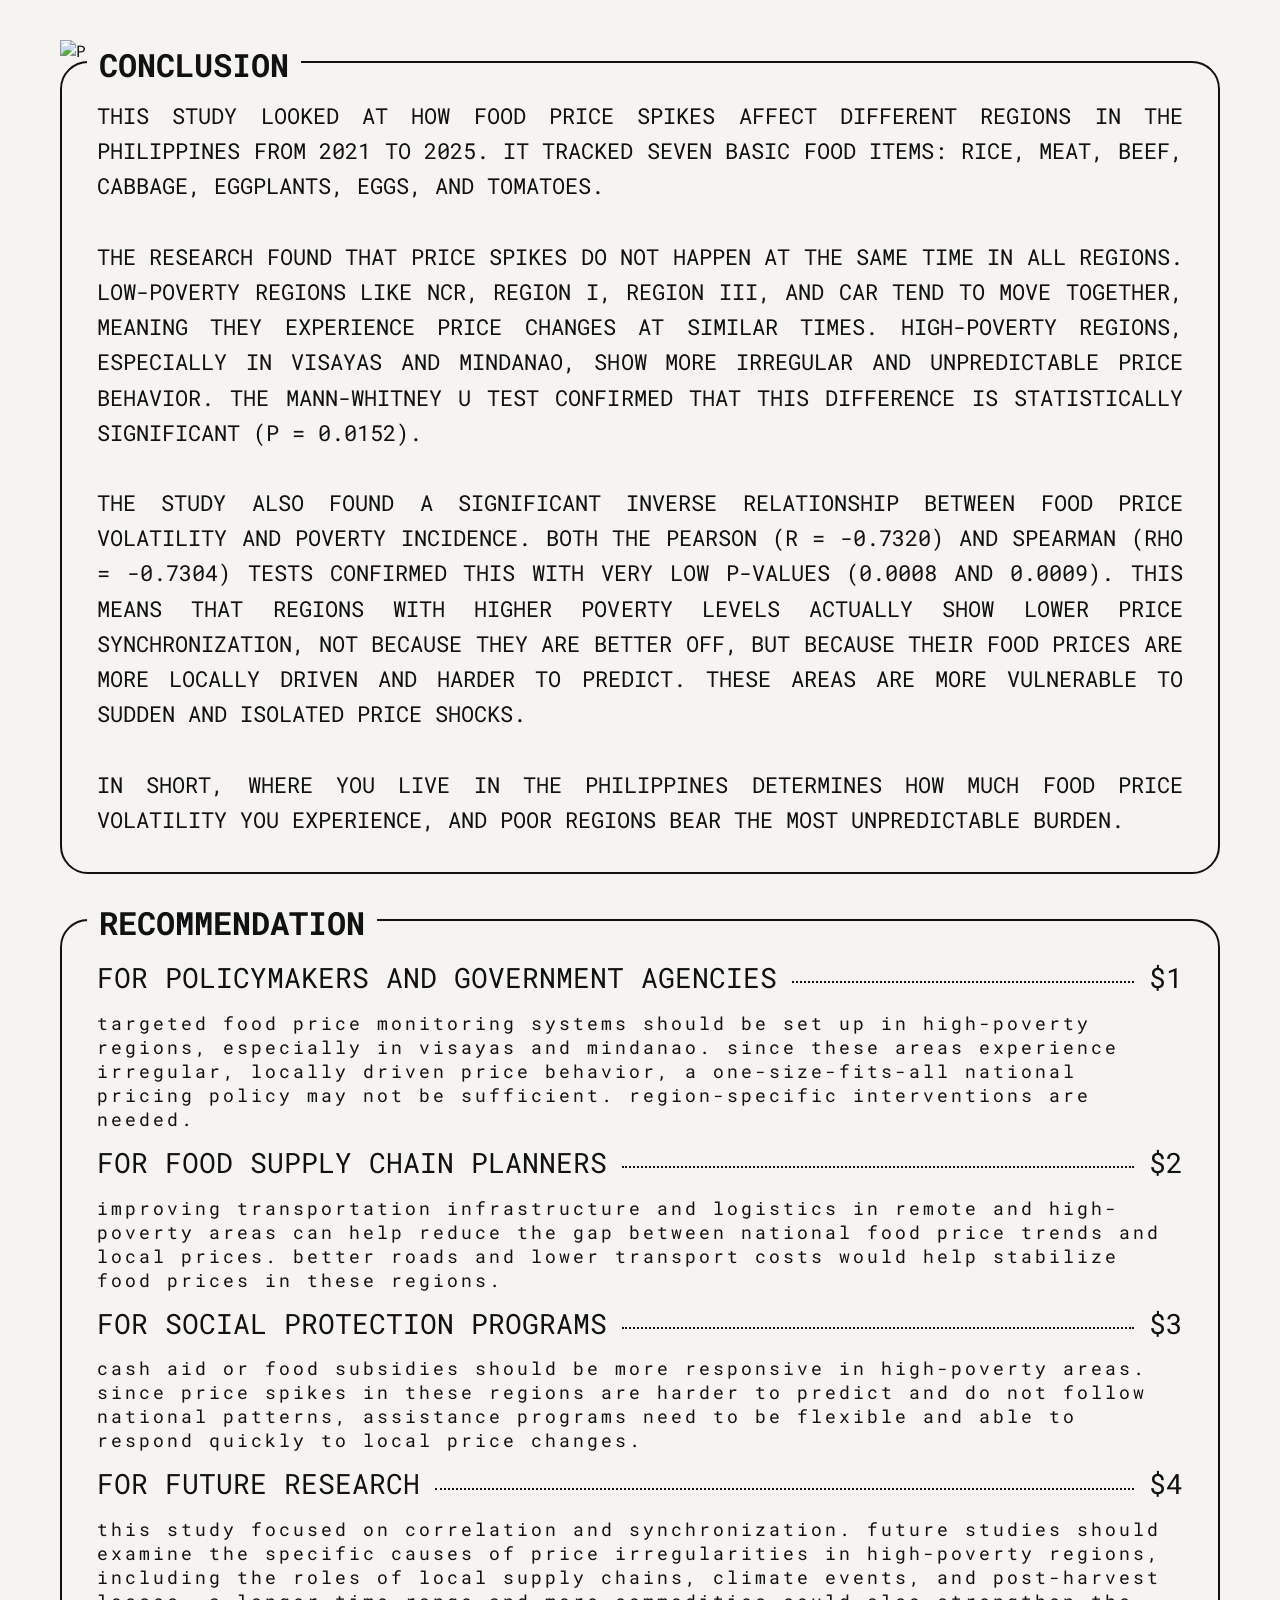
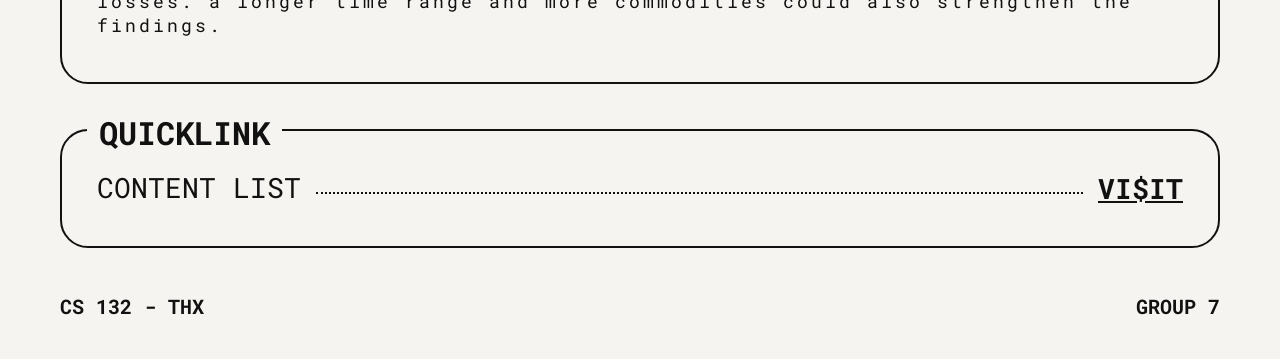
==== conclusion.html @ caaa9aec "Add files via upload" ====
<!DOCTYPE html>
<html lang="en">
<head>
<meta charset="UTF-8">
<meta name="viewport" content="width=device-width, initial-scale=1.0">

<title>OVERVIEW | ₱RICE CHECK!</title>

<!-- ROBOTO MONO -->
<link rel="preconnect" href="https://fonts.googleapis.com">
<link rel="preconnect" href="https://fonts.gstatic.com" crossorigin>

<link href="https://fonts.googleapis.com/css2?family=Roboto+Mono:wght@400;500;700;900&display=swap" rel="stylesheet">

<!-- EXTERNAL CSS FILE -->
    <link rel="stylesheet" href="format.css">
</head>

<body>

<!-- ================= TITLE IMAGE ================= -->

<div class="title">

    <img src="others/title.png" alt="Price Check Title">

</div>

<!-- ================= CONCLUSION ================= -->

<div class="box">

    <div class="section-title">
        CONCLUSION
    </div>

    <div class="paragraph-text">

            This study looked at how food price spikes affect different regions in the Philippines from 2021 to 2025. 
            It tracked seven basic food items: rice, meat, beef, cabbage, eggplants, eggs, and tomatoes.
            <br><br>
            The research found that price spikes do not happen at the same time in all regions. 
            Low-poverty regions like NCR, Region I, Region III, and CAR tend to move together, meaning they experience price changes at similar times. 
            High-poverty regions, especially in Visayas and Mindanao, show more irregular and unpredictable price behavior. 
            The Mann-Whitney U test confirmed that this difference is statistically significant (p = 0.0152).
            <br><br>
            The study also found a significant inverse relationship between food price volatility and poverty incidence. 
            Both the Pearson (r = -0.7320) and Spearman (rho = -0.7304) tests confirmed this with very low p-values (0.0008 and 0.0009). 
            This means that regions with higher poverty levels actually show lower price synchronization, not because they are better off, but because their food prices are more locally driven and harder to predict. 
            These areas are more vulnerable to sudden and isolated price shocks.
            <br><br>
            In short, where you live in the Philippines determines how much food price volatility you experience, and poor regions bear the most unpredictable burden.

        </div>

    </div>

</div>

<!-- ================= RECOMMENDATION ================= -->

<div class="box">

    <div class="section-title">
        RECOMMENDATION
    </div>

    <div class="content-item">

        <div class="content-row">

            <div class="content-title">
                For policymakers and government agencies
            </div>

            <div class="line"></div>

            <div class="content-title">
                $1
            </div>


        </div>

        <div class="subtitle">
            Targeted food price monitoring systems should be set up in high-poverty regions, especially in Visayas and Mindanao. 
            Since these areas experience irregular, locally driven price behavior, a one-size-fits-all national pricing policy may not be sufficient. 
            Region-specific interventions are needed.
        </div>

    </div>

    <div class="content-item">

        <div class="content-row">

            <div class="content-title">
                For food supply chain planners
            </div>

            <div class="line"></div>

            <div class="content-title">
                $2
            </div>

        </div>

        <div class="subtitle">
            Improving transportation infrastructure and logistics in remote and high-poverty areas can help reduce the gap between national food price trends and local prices. 
            Better roads and lower transport costs would help stabilize food prices in these regions.
        </div>

    </div>

    <div class="content-item">

        <div class="content-row">

            <div class="content-title">
                For social protection programs
            </div>

            <div class="line"></div>

            <div class="content-title">
                $3
            </div>

        </div>

        <div class="subtitle">
            Cash aid or food subsidies should be more responsive in high-poverty areas. 
            Since price spikes in these regions are harder to predict and do not follow national patterns, assistance programs need to be flexible and able to respond quickly to local price changes.
        </div>

    </div>

    <div class="content-item">

        <div class="content-row">

            <div class="content-title">
                For future researcH
            </div>

            <div class="line"></div>

            <div class="content-title">
                $4
            </div>

        </div>

        <div class="subtitle">
            This study focused on correlation and synchronization. 
            Future studies should examine the specific causes of price irregularities in high-poverty regions, including the roles of local supply chains, climate events, and post-harvest losses. 
            A longer time range and more commodities could also strengthen the findings.
        </div>

    </div>

</div>

<!-- ================= QUICKLINK ================= -->

<div class="box">

    <div class="section-title">
        QUICKLINK
    </div>

    <div class="content-row">

        <div class="content-title">
            CONTENT LIST
        </div>

        <div class="line"></div>

        <a class="visit" href="index.html">
            VI$IT
        </a>

    </div>

</div>

<!-- ================= FOOTER ================= -->

<footer>

    <div>CS 132 - THX</div>

    <div>GROUP 7</div>

</footer>

</body>
</html>
---- format.css ----
*{
    margin:0;
    padding:0;
    box-sizing:border-box;
}

body{
    background:#f6f4f0;
    font-family:'Roboto Mono', monospace;
    color:#111;
    padding:40px 60px;
}

/* ================= TITLE ================= */

.title{
    width:100%;
}

.title img{
    width:100%;
    display:block;
}

/* ================= BOXES ================= */

.box{
    border:2px solid #111;
    border-radius:28px;
    padding:35px;
    margin-bottom:45px;
    position:relative;
}

.section-title{
    position:absolute;
    top:-20px;
    left:25px;
    background:#f6f4f0;
    padding:0 12px;
    font-size:32px;
    font-weight:700;
}

/* ================= TEXT ================= */

.paragraph{
    display:flex;
    gap:40px;
    align-items:flex-start;
}

.paragraph img{
    width:430px;
    border:1px solid #111;
}

.text-container {
    display: flex;
    flex-direction: column;
    gap: 20px;
}

.paragraph-link {
    font-size:30px;
    line-height:1.6;
    text-transform:uppercase;
    font-weight:400;
    text-align: center;
}

.paragraph-text{
    font-size:22px;
    line-height:1.6;
    text-transform:uppercase;
    font-weight:400;
    letter-spacing:0;
    text-align: justify;
}

.paragraph-title{
    font-size:22px;
    line-height:1.6;
    text-transform:uppercase;
    font-weight:bold;
    letter-spacing:0;
    text-align: center;
}

/* ================= IMAGE SETUP ================= */

.profile{
    width:430px;
    flex-shrink:0;
}

.profile img{
    width:100%;
    border:1px solid #111;
    display:block;
}

.profile-info{
    margin-top:18px;
    text-transform:uppercase;
    text-align:center;
}

.profile-name{
    font-size:22px;
    font-weight:700;
    line-height:1.2;
    text-decoration: underline;
}

.profile-email{
    margin-top:8px;
    font-size:18px;
    line-height:1.4;
    text-transform: lowercase;
}

.profile-source{
    margin-top:8px;
    font-size:12px;
    line-height:1.4;
}

/* ================= CONTENT LIST ================= */

.content-item{
    margin-bottom:10px;
}

.content-row{
    display:flex;
    align-items:center;
    gap:15px;
}

.content-title{
    font-size:28px;
    line-height:1.6;
    font-weight:750px;
    letter-spacing:0;
    text-transform:uppercase;
    white-space:nowrap;
}

.line{
    flex:1;
    border-bottom:2px dotted #111;
    margin-top:8px;
}

.visit{
    font-size:28px;
    font-weight:700;
    color:#111;
    text-decoration:underline;
    transition:0.2s;
}

.visit:hover{
    opacity:0.6;
}

.subtitle{
    margin-top:10px;
    font-size:18px;
    text-transform:lowercase;
    letter-spacing:3px;
}

/* ================= FOOTER ================= */

footer{
    display:flex;
    justify-content:space-between;
    margin-top:35px;
    font-weight:700;
    font-size:20px;
}
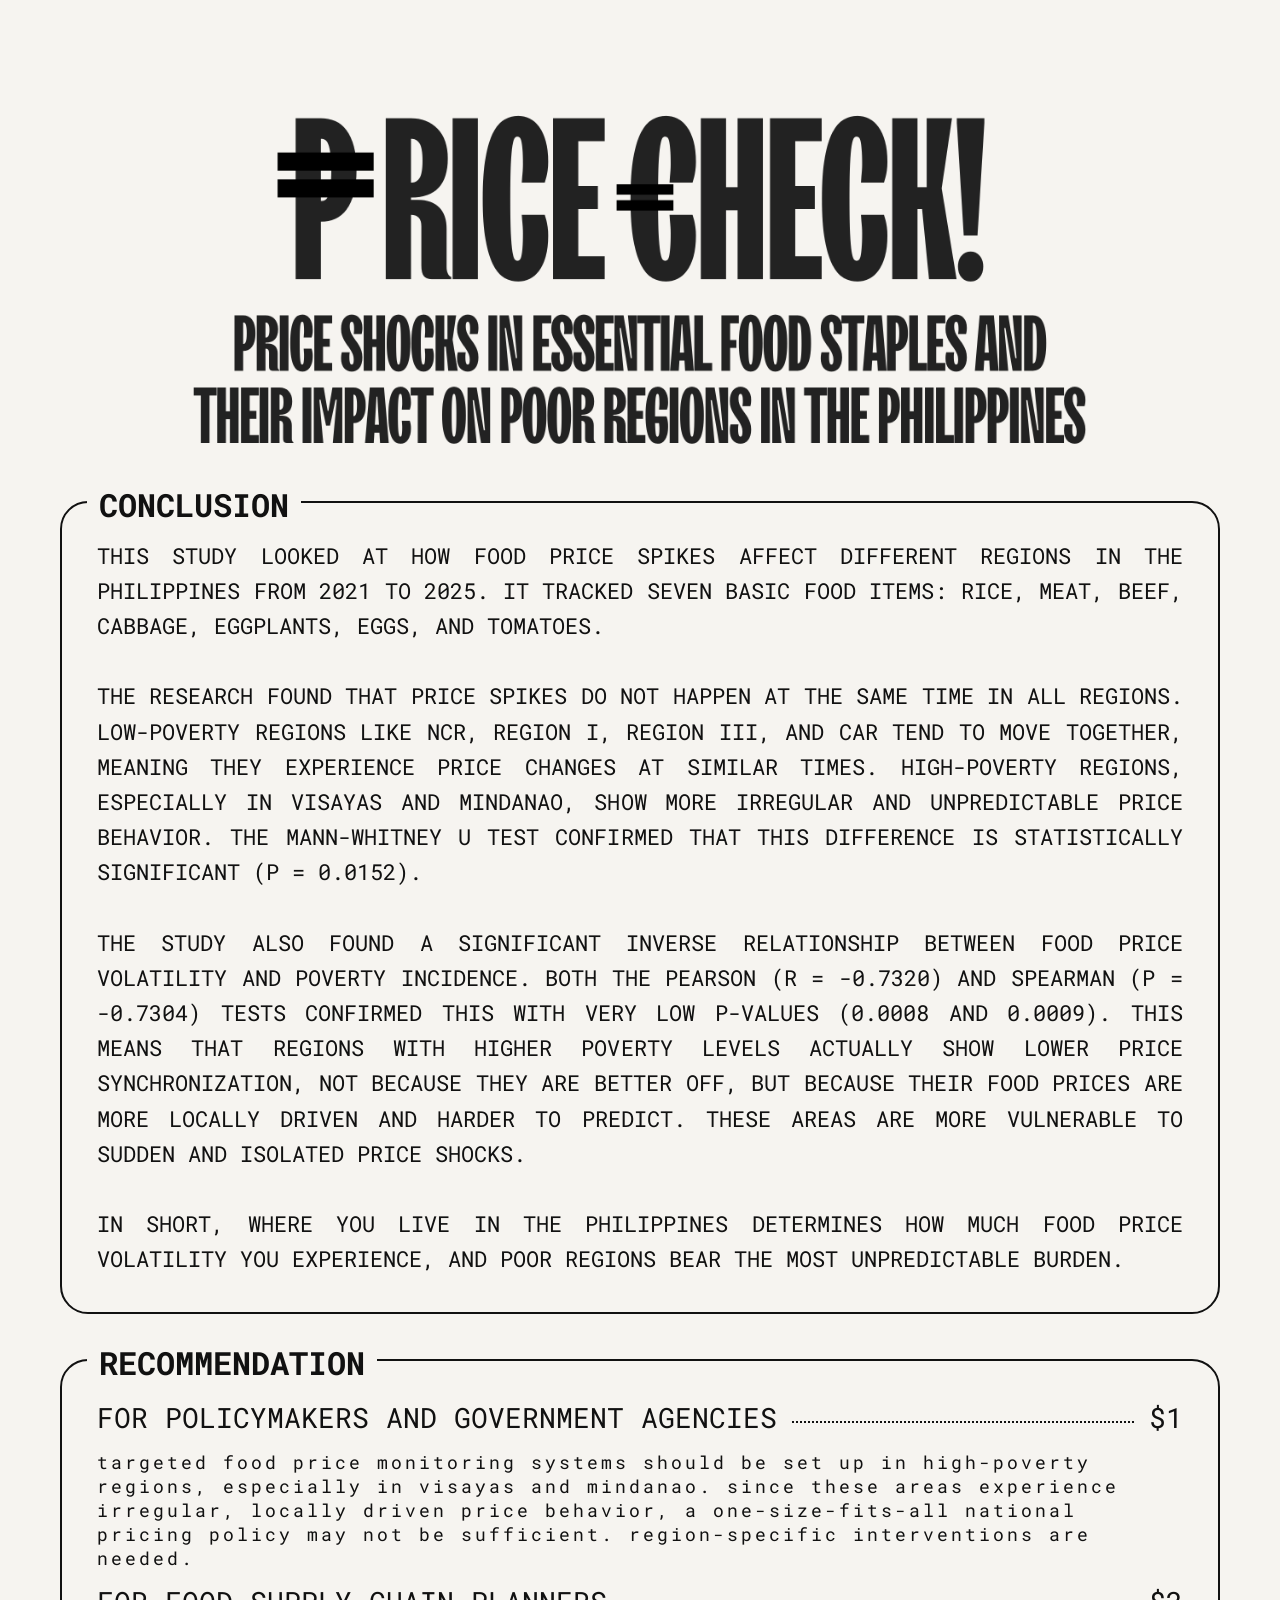
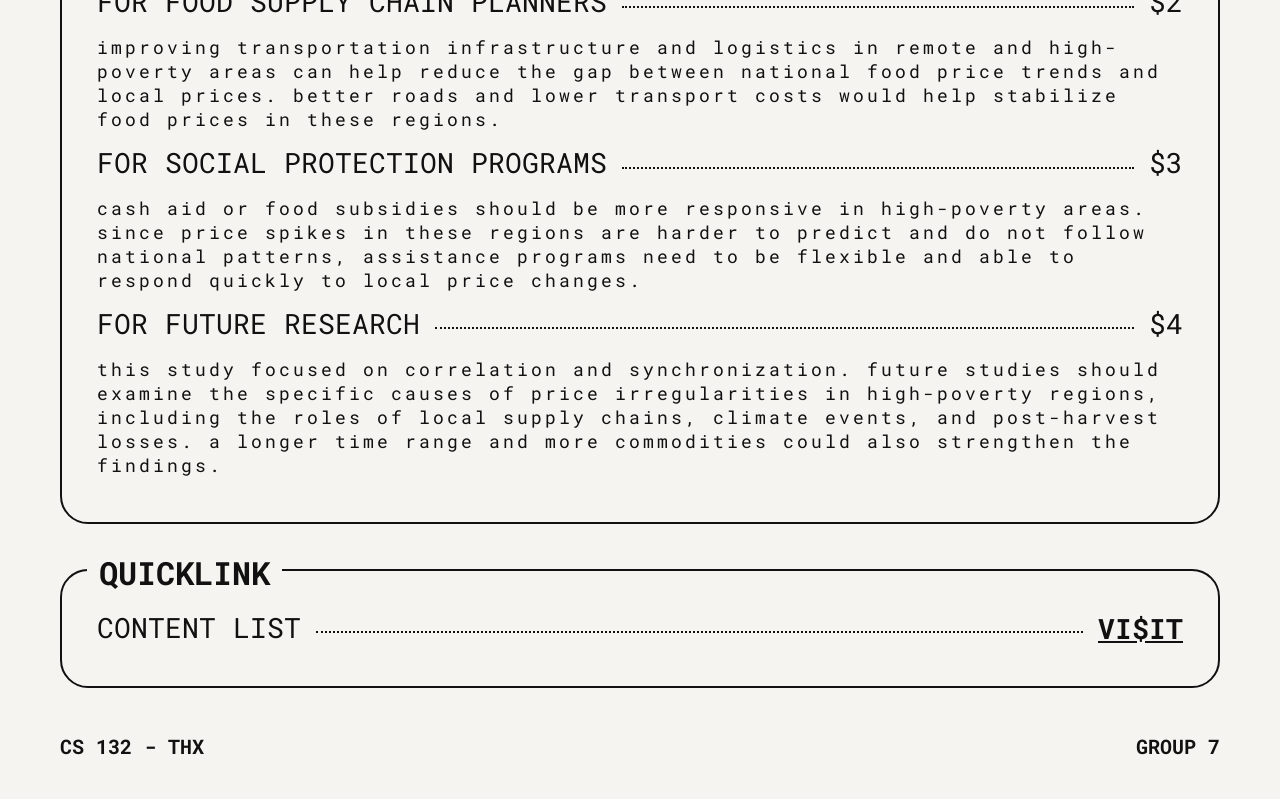
==== commit d652395c: "fixed symbols" ====
--- a/conclusion.html
+++ b/conclusion.html
@@ -45,7 +45,7 @@
             The Mann-Whitney U test confirmed that this difference is statistically significant (p = 0.0152).
             <br><br>
             The study also found a significant inverse relationship between food price volatility and poverty incidence. 
-            Both the Pearson (r = -0.7320) and Spearman (rho = -0.7304) tests confirmed this with very low p-values (0.0008 and 0.0009). 
+            Both the Pearson (<span class="lowercase-symbol">r</span> = -0.7320) and Spearman (<span class="lowercase-symbol">&rho;</span> = -0.7304) tests confirmed this with very low p-values (0.0008 and 0.0009). 
             This means that regions with higher poverty levels actually show lower price synchronization, not because they are better off, but because their food prices are more locally driven and harder to predict. 
             These areas are more vulnerable to sudden and isolated price shocks.
             <br><br>
@@ -197,4 +197,4 @@
 </footer>
 
 </body>
-</html>+</html>
--- a/format.css
+++ b/format.css
@@ -172,6 +172,68 @@
     letter-spacing:3px;
 }
 
+/* ================= HYPOTHESIS TESTING ================= */
+
+.hypothesis-container{
+    display:flex;
+    justify-content:center;
+    align-items:stretch;
+    gap:0;
+    margin-top:20px;
+}
+
+.hypothesis-column{
+    flex:1;
+    padding:20px 35px;
+    text-align:center;
+}
+
+.hypothesis-column.left{
+    border-right:2px dotted #111;
+}
+
+.hypothesis-title{
+    font-size:22px;
+    text-transform:uppercase;
+    line-height:1.6;
+    margin-bottom:30px;
+}
+
+.hypothesis-row{
+    padding:55px 0;
+    border-top:2px dotted #111;
+}
+
+.hypothesis-text{
+    font-size:22px;
+    text-transform:uppercase;
+    line-height:1.6;
+}
+
+/* ================= SINGLE TEST ================= */
+
+.single-test{
+    text-align:center;
+    margin-top:20px;
+}
+
+.single-title{
+    font-size:32px;
+    text-transform:uppercase;
+    margin-bottom:40px;
+}
+
+.single-row{
+    padding:55px 0;
+    border-top:2px dotted #111;
+}
+
+.single-text{
+    font-size:28px;
+    text-transform:uppercase;
+    line-height:1.6;
+}
+
 /* ================= FOOTER ================= */
 
 footer{
